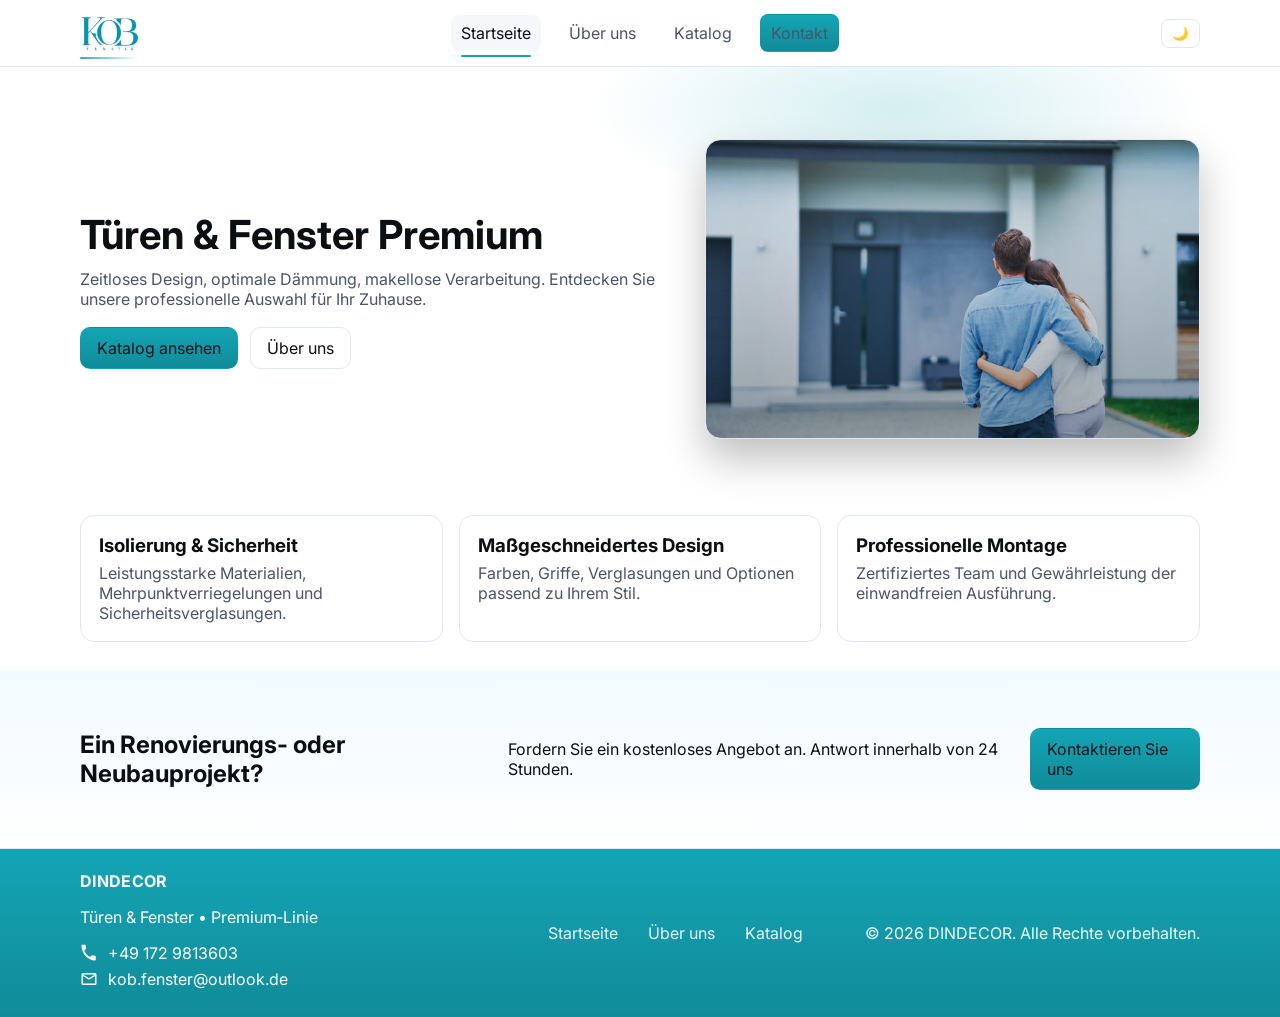
==== windsurf-project/index.html @ f8c1f2cc "Initial commit" ====
<!DOCTYPE html>
<html lang="de">
<head>
  <meta charset="UTF-8" />
  <meta name="viewport" content="width=device-width, initial-scale=1" />
  <title>DINDECOR | Türen & Fenster</title>
  <meta name="description" content="Unternehmen spezialisiert auf den Verkauf und die Montage von Türen und Fenstern. Premium-Qualität und professioneller Service." />
  <link rel="preconnect" href="https://fonts.googleapis.com">
  <link rel="preconnect" href="https://fonts.gstatic.com" crossorigin>
  <link href="https://fonts.googleapis.com/css2?family=Inter:wght@300;400;600;700&display=swap" rel="stylesheet">
  <link rel="stylesheet" href="assets/css/styles.css" />
  <link rel="icon" href="assets/img/logo_KOB.png" />
</head>
<body>
  <header class="site-header">
    <div class="container header-inner">
      <a class="brand" href="index.html" aria-label="DINDECOR – Startseite">
        <img src="assets/img/logo_KOB.png" alt="DINDECOR" class="brand-logo">
      </a>
      <nav class="nav" aria-label="Hauptnavigation">
        <a href="index.html" class="active">Startseite</a>
        <a href="qui-sommes-nous.html">Über uns</a>
        <a href="catalogue.html">Katalog</a>
        <a class="btn btn-primary" href="#contact">Kontakt</a>
      </nav>
      <button id="theme-toggle" class="theme-toggle" aria-label="Thema umschalten">🌙</button>
      <button class="nav-toggle" aria-label="Menü öffnen" aria-expanded="false">☰</button>
    </div>
  </header>

  <main>
    <section class="hero">
      <div class="container hero-inner">
        <div class="hero-text">
          <h1>Türen & Fenster Premium</h1>
          <p>Zeitloses Design, optimale Dämmung, makellose Verarbeitung. Entdecken Sie unsere professionelle Auswahl für Ihr Zuhause.</p>
          <div class="hero-cta">
            <a class="btn btn-primary" href="catalogue.html">Katalog ansehen</a>
            <a class="btn btn-outline" href="qui-sommes-nous.html">Über uns</a>
          </div>
        </div>
        <div class="hero-media">
          <div class="media-card"></div>
        </div>
      </div>
    </section>

    <section class="features container" aria-label="Unsere Stärken">
      <div class="feature">
        <h3>Isolierung & Sicherheit</h3>
        <p>Leistungsstarke Materialien, Mehrpunktverriegelungen und Sicherheitsverglasungen.</p>
      </div>
      <div class="feature">
        <h3>Maßgeschneidertes Design</h3>
        <p>Farben, Griffe, Verglasungen und Optionen passend zu Ihrem Stil.</p>
      </div>
      <div class="feature">
        <h3>Professionelle Montage</h3>
        <p>Zertifiziertes Team und Gewährleistung der einwandfreien Ausführung.</p>
      </div>
    </section>

    

    <section class="strip cta-strip" id="contact">
      <div class="container strip-inner">
        <h2>Ein Renovierungs- oder Neubauprojekt?</h2>
        <p>Fordern Sie ein kostenloses Angebot an. Antwort innerhalb von 24 Stunden.</p>
        <a class="btn btn-primary" href="mailto:contact@dindecor.example">Kontaktieren Sie uns</a>
      </div>
    </section>

    
  </main>

  <footer class="site-footer">
    <div class="container footer-inner">
      <div>
        <strong>DINDECOR</strong>
        <p>Türen & Fenster • Premium‑Linie</p>
        <div class="contact-item">
          <svg viewBox="0 0 24 24" aria-hidden="true"><path d="M6.62 10.79a15.05 15.05 0 006.59 6.59l2.2-2.2a1 1 0 011.01-.24c1.12.37 2.33.57 3.58.57a1 1 0 011 1V21a1 1 0 01-1 1C10.85 22 2 13.15 2 2a1 1 0 011-1h3.5a1 1 0 011 1c0 1.25.2 2.46.57 3.58a1 1 0 01-.24 1.01l-2.2 2.2z"/></svg>
          <a href="tel:+491729813603">+49 172 9813603</a>
        </div>
        <div class="contact-item">
          <svg viewBox="0 0 24 24" aria-hidden="true"><path d="M20 4H4a2 2 0 00-2 2v12a2 2 0 002 2h16a2 2 0 002-2V6a2 2 0 00-2-2zm0 2l-8 5L4 6h16zm0 12H4V8l8 5 8-5v10z"/></svg>
          <a href="mailto:kob.fenster@outlook.de">kob.fenster@outlook.de</a>
        </div>
      </div>
      <div class="footer-nav">
        <a href="index.html">Startseite</a>
        <a href="qui-sommes-nous.html">Über uns</a>
        <a href="catalogue.html">Katalog</a>
      </div>
      <div class="footer-copy">© <span id="year"></span> DINDECOR. Alle Rechte vorbehalten.</div>
    </div>
  </footer>

  <script src="assets/js/main.js"></script>
</body>
</html>
---- windsurf-project/assets/css/styles.css ----
/* Light theme overrides */
html[data-theme="light"]{
  /* Light: background white */
  --bg:#ffffff;
  --bg-soft:#f5f7fb;
  --card:#ffffff;
  --text:#0b0f14;
  --muted:#4a5568;
  /* Accents reflect logo color */
  --primary:var(--brand);
  --primary-600:#118b99;
  --outline:#e2e8f0;
  --header-bg:rgba(255,255,255,.75);
}
/* Base (dark theme defaults) */
:root{
  /* Dark: background black */
  --bg:#000000;
  --bg-soft:#0e0e12;
  --card:#111319;
  --text:#e6ecf2;
  --muted:#a8b3c7;
  /* Brand color derived from logo (teal) */
  --brand:#14a5b5;
  --brand-rgb:20,165,181;
  --primary:var(--brand);
  --primary-600:#1193a2;
  --outline:#2c3a50;
  --header-bg:rgba(0,0,0,.75);
}
*{box-sizing:border-box}
html,body{height:100%}
body{
  margin:0; font-family:Inter,system-ui,-apple-system,Segoe UI,Roboto,Ubuntu,Arial,sans-serif; color:var(--text); background:var(--bg);
}
img{max-width:100%; display:block}
.container{width:min(1120px,92%); margin-inline:auto}
.hidden{display:none}

/* Header */
.site-header{position:sticky; top:0; z-index:50; background:var(--header-bg); backdrop-filter:saturate(140%) blur(8px); border-bottom:1px solid var(--outline)}
.header-inner{display:flex; align-items:center; justify-content:space-between; padding:14px 0; gap:16px}
.brand{position:relative; display:inline-flex; align-items:center; font-weight:700; letter-spacing:.08em; color:var(--text); text-decoration:none}
.brand-logo{height:36px; width:auto; display:block; filter:drop-shadow(0 1px 1px rgba(0,0,0,.15))}
.brand::after{content:""; position:absolute; left:0; right:0; bottom:-8px; height:2px; background:linear-gradient(90deg, rgba(var(--brand-rgb),.9), rgba(var(--brand-rgb),0)); border-radius:2px}
.nav{display:flex; gap:18px; align-items:center}
.nav a{position:relative; color:var(--muted); text-decoration:none; padding:8px 10px; border-radius:8px}
.nav a.active,.nav a:hover{color:var(--text); background:var(--bg-soft)}
.nav a.active::after,.nav a:hover::after{content:""; position:absolute; left:10px; right:10px; bottom:-6px; height:2px; background:var(--primary); border-radius:2px}
.nav-toggle{display:none; background:none; border:1px solid var(--outline); color:var(--text); padding:6px 10px; border-radius:8px}

/* Theme toggle */
.theme-toggle{background:transparent; color:var(--text); border:1px solid var(--outline); padding:6px 10px; border-radius:8px; cursor:pointer; margin-left:10px}
.theme-toggle:hover{background:var(--bg-soft)}

/* Buttons */
.btn{display:inline-block; padding:10px 16px; border-radius:10px; text-decoration:none; border:1px solid var(--outline); color:var(--text)}
.btn-primary{background:linear-gradient(180deg,var(--primary),var(--primary-600)); border-color:transparent; color:#02121b}
.btn-outline{background:transparent}
.btn:hover{transform:translateY(-1px); transition:transform .15s ease}

/* Hero */
.hero{padding:72px 0 48px; background:radial-gradient(60% 60% at 70% 10%, rgba(var(--brand-rgb),.18), transparent 40%), linear-gradient(180deg, transparent, rgba(255,255,255,.02))}
.hero-inner{display:grid; grid-template-columns:1.2fr 1fr; gap:32px; align-items:center}
.hero-text h1{font-size:40px; margin:0 0 10px}
.hero-text p{color:var(--muted); margin:0 0 18px}
.hero-media .media-card{height:300px; border-radius:16px; background:
  radial-gradient(60% 60% at 50% 0%, rgba(var(--brand-rgb),.08), transparent 40%),
  linear-gradient(180deg, rgba(255,255,255,.06), rgba(2,18,27,.35)),
  url('../img/image_accueil.PNG') center/cover no-repeat; 
  border:1px solid var(--outline); box-shadow:0 20px 40px rgba(0,0,0,.25)}
.hero-cta{display:flex; gap:12px}

/* Features */
.features{display:grid; grid-template-columns:repeat(3,1fr); gap:16px; padding:28px 0}
.feature{background:var(--card); border:1px solid var(--outline); padding:18px; border-radius:14px}
.feature h3{margin:0 0 6px}
.feature p{margin:0; color:var(--muted)}

/* Strip */
.strip{padding:40px 0}
.cta-strip{background:linear-gradient(180deg, rgba(76,194,255,.08), transparent)}
.strip-inner{display:flex; gap:18px; align-items:center; justify-content:space-between}

/* Grid showcase */
.grid-showcase{display:grid; grid-template-columns:repeat(3,1fr); gap:12px; padding:30px 0 60px}
.grid-card{position:relative; display:flex; flex-direction:column; border-radius:12px; border:1px solid var(--outline); overflow:hidden; background:linear-gradient(180deg, rgba(255,255,255,.02), rgba(2,18,27,.15))}
.grid-card .media{width:100%; height:140px}
.grid-card img.media{width:100%; height:140px; object-fit:contain; display:block; background:#0b0f14}
.grid-card .caption{padding:8px 10px; background:rgba(0,0,0,.15); border-top:1px solid var(--outline)}
.grid-card .caption h4{margin:0 0 4px; font-size:1rem}
.grid-card .caption p{margin:0; color:var(--muted); font-size:.9rem; line-height:1.3}

/* Page */
.page{padding:28px 0 56px}
.page h1{margin-top:8px}
.about-grid{display:grid; grid-template-columns:repeat(3,1fr); gap:16px; margin-top:14px}
.about-card{background:var(--card); border:1px solid var(--outline); padding:18px; border-radius:14px}
.about-card{background:
  radial-gradient(60% 80% at 80% 0%, rgba(var(--brand-rgb),.08), transparent 55%),
  linear-gradient(180deg, rgba(255,255,255,.04), rgba(2,18,27,.06));
  box-shadow:none}
.page h2{position:relative; padding-bottom:6px}
.page h2::after{content:""; position:absolute; left:0; bottom:0; width:72px; height:3px; background:linear-gradient(90deg, var(--primary), rgba(var(--brand-rgb),0)); border-radius:3px}
.about-card ul{margin:8px 0 0 18px; color:var(--muted)}

/* About enhancements */
.about-hero{margin-top:14px; border-radius:18px; padding:28px; border:1px solid var(--outline);
  background: radial-gradient(60% 80% at 80% 0%, rgba(var(--brand-rgb),.12), transparent 50%),
              linear-gradient(180deg, rgba(255,255,255,.04), rgba(2,18,27,.08));
  display:grid; grid-template-columns:1.2fr 1fr; gap:24px; align-items:center}
.about-hero h1{margin:0 0 8px; font-size:34px}
.about-hero p{margin:0; color:var(--muted); font-size:1.05rem}
.badges{display:flex; flex-wrap:wrap; gap:10px; margin-top:16px}
.badge{padding:8px 12px; border-radius:999px; border:1px solid var(--outline); background:var(--bg-soft); color:var(--text); font-weight:600}
.stats{display:grid; grid-template-columns:repeat(3,1fr); gap:14px; margin-top:18px}
.stat{background:var(--card); border:1px solid var(--outline); border-radius:14px; padding:14px; text-align:center}
.stat .num{font-weight:800; font-size:24px; color:var(--primary)}
.stat .label{color:var(--muted)}

/* About hero media */
.about-hero .hero-media{height:100%}
.about-viewer{display:flex; flex-direction:column; gap:12px; padding:12px; border-radius:16px; border:1px solid var(--outline); background:linear-gradient(180deg, rgba(255,255,255,.02), rgba(2,18,27,.06))}
.about-main{width:100%; height:340px; object-fit:contain; background:radial-gradient(60% 60% at 50% 0%, rgba(var(--brand-rgb),.08), transparent 40%), var(--card); border:1px solid var(--outline); border-radius:16px; box-shadow:0 14px 28px rgba(0,0,0,.22)}
.about-thumbs{display:flex; gap:10px}
.about-thumbs img{width:100%; max-width:112px; height:78px; object-fit:contain; background:var(--card); border:1px solid var(--outline); border-radius:12px; cursor:pointer; transition:transform .15s ease, border-color .15s ease, box-shadow .15s ease}
.about-thumbs img:hover{transform:translateY(-2px); border-color:var(--primary)}
.about-thumbs img.active{outline:2px solid var(--primary); outline-offset:2px; box-shadow:0 8px 18px rgba(var(--brand-rgb), .25)}

/* Viewer arrows */
.about-viewer .viewer-nav{display:flex; justify-content:space-between; margin-top:-48px; pointer-events:none}
.viewer-btn{pointer-events:auto; background:rgba(0,0,0,.35); color:#fff; border:none; width:36px; height:36px; border-radius:999px; display:flex; align-items:center; justify-content:center; cursor:pointer; backdrop-filter:blur(4px);}
.viewer-btn:hover{background:rgba(0,0,0,.55)}
.about-main.fade{opacity:.3; transition:opacity .18s ease}

/* Tabs component */
.tabs{margin-top:18px}
.tablist{display:flex; gap:8px; flex-wrap:wrap; margin:0 0 12px}
.tab-btn{background:var(--bg-soft); color:var(--text); border:1px solid var(--outline); padding:8px 12px; border-radius:10px; cursor:pointer}
.tab-btn[aria-selected="true"]{background:linear-gradient(180deg,var(--primary),var(--primary-600)); color:#02121b; border-color:transparent}
.tab-panel[hidden]{display:none}
.tab-panel.fade-start{opacity:0}
.tab-panel.fade-in{opacity:1; transition:opacity .2s ease}

@media (max-width: 900px){
  .about-hero{grid-template-columns:1fr}
  .about-main{height:240px}
}
/* Catalogue */
.catalogue-controls{display:flex; flex-wrap:wrap; gap:10px; margin:6px 0 16px}
.catalogue-controls input, .catalogue-controls select{background:var(--bg-soft); color:var(--text); border:1px solid var(--outline); padding:10px 12px; border-radius:10px}
.catalogue-grid{display:grid; grid-template-columns:repeat(3,1fr); gap:14px}
.card{background:var(--card); border:1px solid var(--outline); border-radius:14px; overflow:hidden; display:flex; flex-direction:column}
.card img{aspect-ratio:4/3; object-fit:cover; background:#0a0f15}
.catalogue-empty{color:var(--muted); text-align:center; padding:24px}

/* Pagination */
.pagination{display:flex; justify-content:center; gap:8px; margin:-20px 0 16px}
.page-btn{min-width:34px; padding:6px 10px; border-radius:999px; border:1px solid var(--outline); background:var(--bg-soft); color:var(--text); cursor:pointer; font-size:.9rem}
.page-btn:hover{border-color:var(--primary); box-shadow:0 0 0 1px rgba(var(--brand-rgb),.4)}
.page-btn.active{background:linear-gradient(180deg,var(--primary),var(--primary-600)); color:#02121b; border-color:transparent; box-shadow:0 8px 16px rgba(0,0,0,.3)}

/* Image lightbox */
.lightbox-backdrop{
  position:fixed;
  inset:0;
  background:rgba(0,0,0,.78);
  display:flex;
  align-items:center;
  justify-content:center;
  z-index:80;
}
.lightbox-backdrop.hidden{display:none}
.lightbox-inner{
  max-width:90vw;
  max-height:90vh;
}
.lightbox-inner img{
  max-width:100%;
  max-height:90vh;
  object-fit:contain;
  border-radius:14px;
  box-shadow:0 18px 40px rgba(0,0,0,.65);
  border:1px solid var(--outline);
}

/* Footer */
.site-footer{border-top:1px solid var(--outline); background:linear-gradient(180deg, var(--primary), var(--primary-600))}
.footer-inner{display:grid; grid-template-columns:1.2fr 1fr auto; gap:20px; align-items:center; padding:22px 0; color:#ffffff}
.footer-nav{display:flex; gap:14px; justify-content:center}
.footer-nav a{color:#e6f6ff; text-decoration:none; padding:6px 8px; border-radius:8px}
.footer-nav a:hover{color:#ffffff; background:rgba(255,255,255,.15)}
.footer-inner a[href^="mailto:"], .footer-inner a[href^="tel:"]{color:#ffffff; text-decoration:none}
.footer-inner a[href^="mailto:"]:hover, .footer-inner a[href^="tel:"]:hover{color:#002b36}
.footer-copy{color:#ecfeff; justify-self:end; text-align:right; white-space:nowrap}
.contact-item{display:flex; align-items:center; gap:10px; margin:6px 0}
.contact-item svg{width:18px; height:18px; fill:currentColor}
.footer-inner strong{display:block; letter-spacing:.02em; margin-bottom:6px}

/* Responsive */
@media (max-width: 900px){
  .hero-inner{grid-template-columns:1fr}
  .grid-showcase{grid-template-columns:repeat(2,1fr)}
  .features{grid-template-columns:1fr}
  .about-grid{grid-template-columns:1fr}
  .catalogue-grid{grid-template-columns:repeat(2,1fr)}
  .footer-inner{grid-template-columns:1fr; text-align:center}
  .footer-nav{justify-content:center}
  .footer-copy{justify-self:center; text-align:center; margin-top:6px}
}
@media (max-width: 640px){
  .catalogue-grid{grid-template-columns:1fr}
  .nav{display:none}
  .nav-toggle{display:block}
}
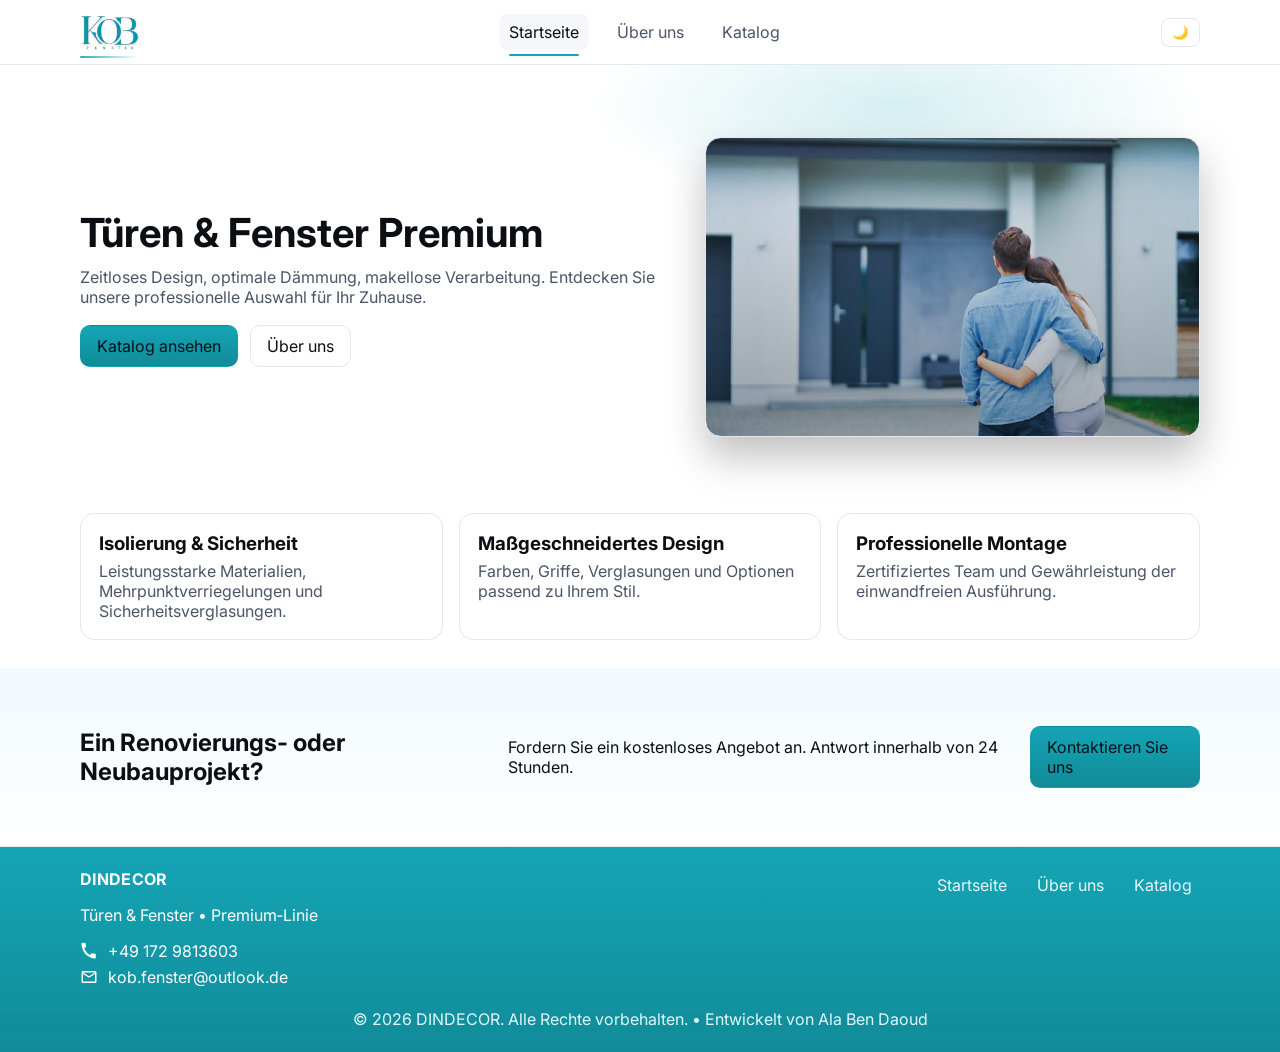
==== commit 44769b49: "Fixation de footer et changement a peu dans le design" ====
--- a/windsurf-project/index.html
+++ b/windsurf-project/index.html
@@ -21,7 +21,6 @@
         <a href="index.html" class="active">Startseite</a>
         <a href="qui-sommes-nous.html">Über uns</a>
         <a href="catalogue.html">Katalog</a>
-        <a class="btn btn-primary" href="#contact">Kontakt</a>
       </nav>
       <button id="theme-toggle" class="theme-toggle" aria-label="Thema umschalten">🌙</button>
       <button class="nav-toggle" aria-label="Menü öffnen" aria-expanded="false">☰</button>
@@ -92,7 +91,7 @@
         <a href="qui-sommes-nous.html">Über uns</a>
         <a href="catalogue.html">Katalog</a>
       </div>
-      <div class="footer-copy">© <span id="year"></span> DINDECOR. Alle Rechte vorbehalten.</div>
+      <div class="footer-copy">© <span id="year"></span> DINDECOR. Alle Rechte vorbehalten. • Entwickelt von Ala Ben Daoud</div>
     </div>
   </footer>
 
--- a/windsurf-project/assets/css/styles.css
+++ b/windsurf-project/assets/css/styles.css
@@ -87,7 +87,7 @@
 .grid-card{position:relative; display:flex; flex-direction:column; border-radius:12px; border:1px solid var(--outline); overflow:hidden; background:linear-gradient(180deg, rgba(255,255,255,.02), rgba(2,18,27,.15))}
 .grid-card .media{width:100%; height:140px}
 .grid-card img.media{width:100%; height:140px; object-fit:contain; display:block; background:#0b0f14}
-.grid-card .caption{padding:8px 10px; background:rgba(0,0,0,.15); border-top:1px solid var(--outline)}
+.grid-card .caption{padding:8px 10px; background:rgba(0,0,0,.15); border-top:1px solid var(--outline); flex:1}
 .grid-card .caption h4{margin:0 0 4px; font-size:1rem}
 .grid-card .caption p{margin:0; color:var(--muted); font-size:.9rem; line-height:1.3}
 
@@ -155,10 +155,75 @@
 .catalogue-empty{color:var(--muted); text-align:center; padding:24px}
 
 /* Pagination */
-.pagination{display:flex; justify-content:center; gap:8px; margin:-20px 0 16px}
-.page-btn{min-width:34px; padding:6px 10px; border-radius:999px; border:1px solid var(--outline); background:var(--bg-soft); color:var(--text); cursor:pointer; font-size:.9rem}
-.page-btn:hover{border-color:var(--primary); box-shadow:0 0 0 1px rgba(var(--brand-rgb),.4)}
-.page-btn.active{background:linear-gradient(180deg,var(--primary),var(--primary-600)); color:#02121b; border-color:transparent; box-shadow:0 8px 16px rgba(0,0,0,.3)}
+.pagination {
+  display: flex;
+  justify-content: center;
+  align-items: center;
+  gap: 8px;
+  margin: 20px 0;
+  padding: 8px 0;
+}
+
+.pagination button {
+  display: flex;
+  align-items: center;
+  justify-content: center;
+  width: 40px;
+  height: 40px;
+  border-radius: 8px;
+  border: 1px solid rgba(255, 255, 255, 0.2);
+  background: white;
+  color: var(--primary);
+  font-size: 0.95rem;
+  font-weight: 500;
+  cursor: pointer;
+  transition: all 0.2s ease;
+  box-shadow: 0 1px 2px rgba(0, 0, 0, 0.05);
+}
+
+.pagination button:not(.page-btn) {
+  color: #64748b;
+  font-weight: 600;
+}
+
+.pagination button:hover:not(:disabled) {
+  background-color: rgba(255, 255, 255, 0.9);
+  border-color: var(--primary);
+  color: var(--primary-600);
+}
+
+.pagination button.active {
+  background: linear-gradient(180deg, var(--primary), var(--primary-600));
+  color: white;
+  border-color: transparent;
+  box-shadow: 0 4px 6px -1px rgba(0, 0, 0, 0.1), 0 2px 4px -1px rgba(0, 0, 0, 0.06);
+}
+
+.pagination button:disabled {
+  opacity: 0.5;
+  cursor: not-allowed;
+}
+
+.pagination button:disabled {
+  color: #94a3b8;
+  cursor: not-allowed;
+  opacity: 0.7;
+}
+
+.pagination button svg {
+  width: 20px;
+  height: 20px;
+}
+
+/* Style pour les flèches */
+.pagination .prev-next {
+  color: #64748b;
+  font-weight: 600;
+}
+
+.pagination .prev-next:disabled {
+  background-color: #f8fafc;
+}
 
 /* Image lightbox */
 .lightbox-backdrop{
@@ -186,13 +251,13 @@
 
 /* Footer */
 .site-footer{border-top:1px solid var(--outline); background:linear-gradient(180deg, var(--primary), var(--primary-600))}
-.footer-inner{display:grid; grid-template-columns:1.2fr 1fr auto; gap:20px; align-items:center; padding:22px 0; color:#ffffff}
-.footer-nav{display:flex; gap:14px; justify-content:center}
+.footer-inner{display:grid; grid-template-columns:1fr auto; grid-template-rows:auto auto; gap:16px 24px; align-items:start; padding:22px 0; color:#ffffff}
+.footer-nav{display:flex; gap:14px; row-gap:8px; flex-wrap:wrap; justify-content:flex-end; align-items:center}
 .footer-nav a{color:#e6f6ff; text-decoration:none; padding:6px 8px; border-radius:8px}
 .footer-nav a:hover{color:#ffffff; background:rgba(255,255,255,.15)}
 .footer-inner a[href^="mailto:"], .footer-inner a[href^="tel:"]{color:#ffffff; text-decoration:none}
 .footer-inner a[href^="mailto:"]:hover, .footer-inner a[href^="tel:"]:hover{color:#002b36}
-.footer-copy{color:#ecfeff; justify-self:end; text-align:right; white-space:nowrap}
+.footer-copy{color:#ecfeff; grid-column:1 / -1; justify-self:center; text-align:center; white-space:normal; line-height:1.35; opacity:.95}
 .contact-item{display:flex; align-items:center; gap:10px; margin:6px 0}
 .contact-item svg{width:18px; height:18px; fill:currentColor}
 .footer-inner strong{display:block; letter-spacing:.02em; margin-bottom:6px}
